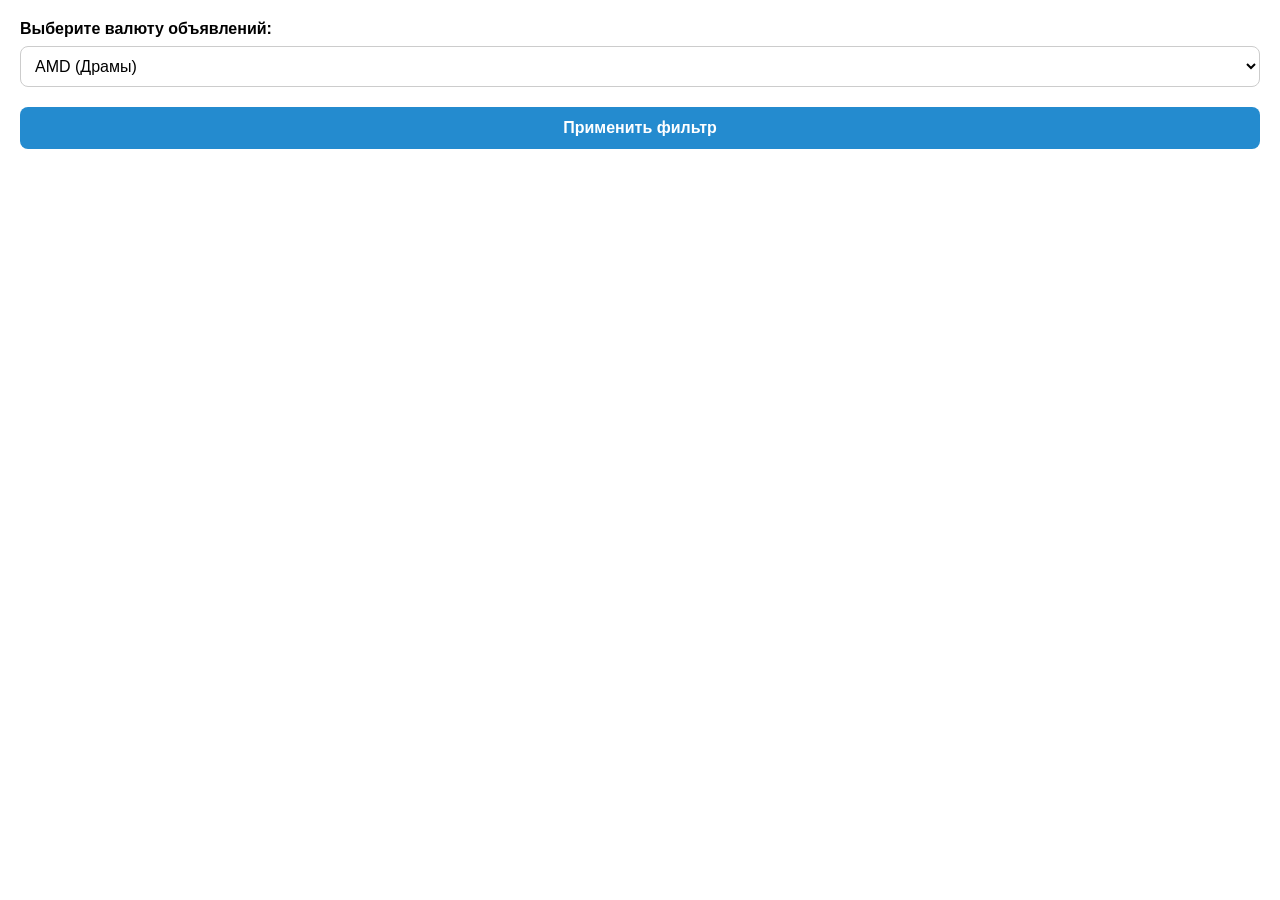
==== index.html @ f9f37601 "first commit" ====
<!DOCTYPE html>
<html lang="ru">
<head>
    <meta charset="UTF-8">
    <meta name="viewport" content="width=device-width, initial-scale=1.0">
    <title>Настройка фильтра</title>
    <!-- Подключаем скрипт Telegram WebApp -->
    <script src="https://telegram.org/js/telegram-web-app.js"></script>
    <style>
        body {
            font-family: -apple-system, BlinkMacSystemFont, "Segoe UI", Roboto, Helvetica, Arial, sans-serif;
            background-color: var(--tg-theme-bg-color, #fff);
            color: var(--tg-theme-text-color, #000);
            padding: 20px;
            margin: 0;
        }
        .form-group {
            margin-bottom: 20px;
        }
        label {
            display: block;
            font-weight: bold;
            margin-bottom: 8px;
        }
        select {
            width: 100%;
            padding: 10px;
            border-radius: 8px;
            border: 1px solid var(--tg-theme-hint-color, #ccc);
            background: var(--tg-theme-bg-color, #fff);
            color: var(--tg-theme-text-color, #000);
            font-size: 16px;
        }
        button {
            width: 100%;
            padding: 12px;
            background-color: var(--tg-theme-button-color, #248bcf);
            color: var(--tg-theme-button-text-color, #fff);
            border: none;
            border-radius: 8px;
            font-size: 16px;
            font-weight: bold;
            cursor: pointer;
        }
    </style>
</head>
<body>

    <div class="form-group">
        <label for="currency">Выберите валюту объявлений:</label>
        <select id="currency">
            <option value="0">AMD (Драмы)</option>
            <option value="1">USD (Доллары)</option>
        </select>
    </div>

    <button id="saveBtn">Применить фильтр</button>

    <script>
        // Инициализируем Telegram WebApp
        const tg = window.Telegram.WebApp;
        tg.ready();
        tg.expand(); // Расширяем на весь экран

        document.getElementById('saveBtn').addEventListener('click', () => {
            const currencyId = document.getElementById('currency').value;

            // Базовый URL, который уже есть в твоем коде, но с динамическим crc
            const baseUrl = `https://www.list.am/category/62?n=1%2C2%2C3%2C4%2C5%2C6%2C7%2C8%2C9%2C10%2C13%2C11%2C12&sname=&s=&cmtype=0&price1=&price2=&cnd=&crc=${currencyId}`;

            // Собираем данные для отправки боту
            const data = {
                url: baseUrl,
                currency: currencyId === "1" ? "USD" : "AMD"
            };

            // Отправляем данные обратно в бота (строкой JSON)
            tg.sendData(JSON.stringify(data));

            // Закрываем WebApp
            tg.close();
        });
    </script>
</body>
</html>
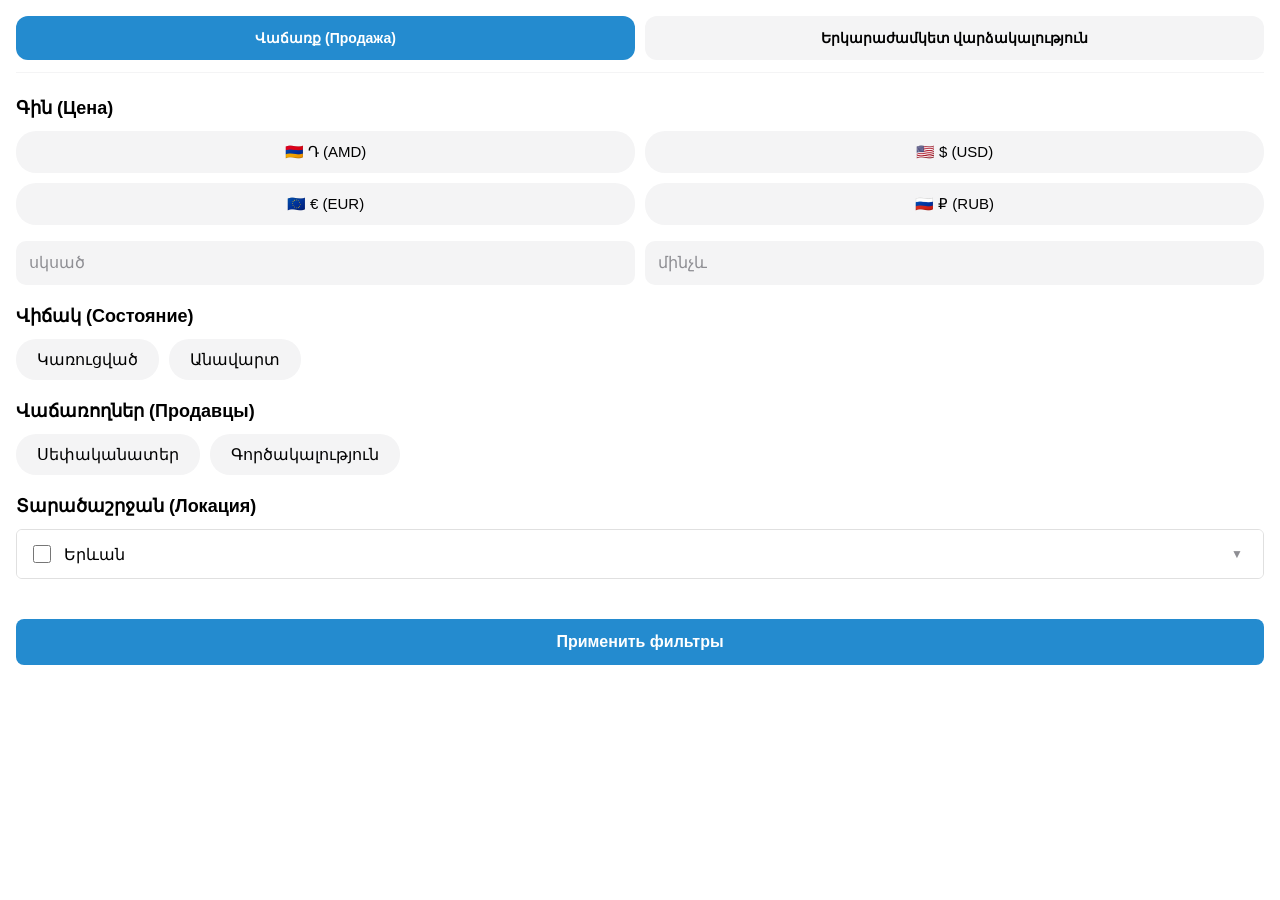
==== commit 3b501932: "first commit" ====
--- a/index.html
+++ b/index.html
@@ -1,39 +1,196 @@
 <!DOCTYPE html>
-<html lang="ru">
+<html lang="hy">
 <head>
     <meta charset="UTF-8">
     <meta name="viewport" content="width=device-width, initial-scale=1.0">
-    <title>Настройка фильтра</title>
-    <!-- Подключаем скрипт Telegram WebApp -->
+    <title>Фильтры Недвижимости</title>
     <script src="https://telegram.org/js/telegram-web-app.js"></script>
     <style>
         body {
-            font-family: -apple-system, BlinkMacSystemFont, "Segoe UI", Roboto, Helvetica, Arial, sans-serif;
+            font-family: -apple-system, BlinkMacSystemFont, "Segoe UI", Roboto, sans-serif;
             background-color: var(--tg-theme-bg-color, #fff);
             color: var(--tg-theme-text-color, #000);
-            padding: 20px;
+            padding: 16px;
             margin: 0;
-        }
-        .form-group {
+            user-select: none;
+        }
+        .section {
             margin-bottom: 20px;
         }
-        label {
+        .section-title {
+            font-size: 18px;
+            font-weight: bold;
+            margin-bottom: 12px;
+            color: var(--tg-theme-text-color, #000);
+        }
+
+        /* Кнопки переключения категорий на самом верху (Продажа / Аренда) */
+        .category-tabs {
+            display: flex;
+            gap: 10px;
+            margin-bottom: 24px;
+            border-bottom: 1px solid var(--tg-theme-secondary-bg-color, #f4f4f5);
+            padding-bottom: 12px;
+        }
+        .tab-btn {
+            flex: 1;
+            padding: 12px 8px;
+            border-radius: 12px;
+            font-size: 14px;
+            font-weight: 600;
+            text-align: center;
+            cursor: pointer;
+            border: 2px solid transparent;
+            background-color: var(--tg-theme-secondary-bg-color, #f4f4f5);
+            color: var(--tg-theme-text-color, #000);
+            transition: all 0.15s ease;
+        }
+        .tab-btn.active {
+            background-color: #248bcf;
+            color: #fff;
+        }
+
+        /* Сетка для кнопок валюты */
+        .currency-grid {
+            display: grid;
+            grid-template-columns: repeat(2, 1fr);
+            gap: 10px;
+            margin-bottom: 16px;
+        }
+        .currency-btn {
+            display: flex;
+            align-items: center;
+            justify-content: center;
+            gap: 6px;
+            background-color: var(--tg-theme-secondary-bg-color, #f4f4f5);
+            border: 2px solid transparent;
+            padding: 10px 14px;
+            border-radius: 20px;
+            font-size: 15px;
+            font-weight: 500;
+            color: var(--tg-theme-text-color, #000);
+            cursor: pointer;
+            transition: all 0.15s ease;
+        }
+        .currency-btn.active {
+            background-color: rgba(36, 139, 207, 0.1);
+            border-color: #248bcf;
+            color: #248bcf;
+        }
+
+        /* Блок ввода цен в одну строку */
+        .price-range {
+            display: flex;
+            gap: 10px;
+        }
+        .price-input {
+            flex: 1;
+            padding: 12px;
+            border-radius: 10px;
+            border: 1px solid transparent;
+            background-color: var(--tg-theme-secondary-bg-color, #f4f4f5);
+            color: var(--tg-theme-text-color, #000);
+            font-size: 16px;
+            box-sizing: border-box;
+            outline: none;
+        }
+        .price-input::placeholder {
+            color: #8e8e93;
+        }
+        .price-input:focus {
+            border-color: #248bcf;
+        }
+
+        /* Стили для кнопок-пилюль (Состояние и Продавцы) */
+        .pill-flex {
+            display: flex;
+            gap: 10px;
+        }
+        .pill-btn {
+            padding: 10px 20px;
+            border-radius: 20px;
+            font-size: 16px;
+            font-weight: 500;
+            cursor: pointer;
+            border: 1px solid transparent;
+            background-color: var(--tg-theme-secondary-bg-color, #f4f4f5);
+            color: var(--tg-theme-text-color, #000);
+            transition: all 0.15s ease;
+        }
+        .pill-btn.active {
+            background-color: rgba(36, 139, 207, 0.1);
+            border-color: #248bcf;
+            color: #248bcf;
+        }
+
+        /* Контейнер для выпадающего списка локаций */
+        .tree-container {
+            background: var(--tg-theme-bg-color, #fff);
+            border: 1px solid #e0e0e0;
+            border-radius: 6px;
+            overflow: hidden;
+        }
+        .parent-header {
+            display: flex;
+            align-items: center;
+            justify-content: space-between;
+            padding: 12px;
+            cursor: pointer;
+            background-color: var(--tg-theme-bg-color, #fff);
+        }
+        .parent-header:hover {
+            background-color: var(--tg-theme-secondary-bg-color, #f4f4f5);
+        }
+        .parent-left {
+            display: flex;
+            align-items: center;
+            gap: 10px;
+            font-size: 16px;
+            font-weight: 500;
+        }
+        .arrow {
+            font-size: 12px;
+            transition: transform 0.2s ease;
+            color: #8e8e93;
+            padding: 4px 8px;
+        }
+        .arrow.open {
+            transform: rotate(180deg);
+        }
+
+        /* Список районов */
+        .child-list {
+            display: none;
+            background-color: var(--tg-theme-bg-color, #fff);
+            border-top: 1px solid #f2f2f7;
+            max-height: 280px;
+            overflow-y: auto;
+        }
+        .child-list.show {
             display: block;
-            font-weight: bold;
-            margin-bottom: 8px;
-        }
-        select {
+        }
+        .child-item {
+            display: flex;
+            align-items: center;
+            gap: 12px;
+            padding: 10px 12px 10px 32px;
+            font-size: 15px;
+            border-bottom: 1px solid #f2f2f7;
+            cursor: pointer;
+        }
+        .child-item:hover {
+            background-color: var(--tg-theme-secondary-bg-color, #f4f4f5);
+        }
+
+        input[type="checkbox"] {
+            width: 18px;
+            height: 18px;
+            cursor: pointer;
+        }
+
+        button.submit-btn {
             width: 100%;
-            padding: 10px;
-            border-radius: 8px;
-            border: 1px solid var(--tg-theme-hint-color, #ccc);
-            background: var(--tg-theme-bg-color, #fff);
-            color: var(--tg-theme-text-color, #000);
-            font-size: 16px;
-        }
-        button {
-            width: 100%;
-            padding: 12px;
+            padding: 14px;
             background-color: var(--tg-theme-button-color, #248bcf);
             color: var(--tg-theme-button-text-color, #fff);
             border: none;
@@ -41,43 +198,220 @@
             font-size: 16px;
             font-weight: bold;
             cursor: pointer;
+            margin-top: 20px;
         }
     </style>
 </head>
 <body>
 
-    <div class="form-group">
-        <label for="currency">Выберите валюту объявлений:</label>
-        <select id="currency">
-            <option value="0">AMD (Драмы)</option>
-            <option value="1">USD (Доллары)</option>
-        </select>
+    <!-- Самый верхний блок: Выбор Типа Сделки -->
+    <div class="category-tabs">
+        <div class="tab-btn active" data-cat="62" id="tab_sale">Վաճառք (Продажа)</div>
+        <div class="tab-btn" data-cat="63" id="tab_rent">Երկարաժամկետ վարձակալություն</div>
     </div>
 
-    <button id="saveBtn">Применить фильтр</button>
+    <!-- Секция Валюты и Цены -->
+    <div class="section">
+        <div class="section-title">Գին (Цена)</div>
+
+        <div class="currency-grid">
+            <div class="currency-btn" data-value="0">🇦🇲 Դ (AMD)</div>
+            <div class="currency-btn" data-value="1">🇺🇸 $ (USD)</div>
+            <div class="currency-btn" data-value="2">🇪🇺 € (EUR)</div>
+            <div class="currency-btn" data-value="3">🇷🇺 ₽ (RUB)</div>
+        </div>
+
+        <div class="price-range">
+            <input type="number" id="price_min" class="price-input" placeholder="սկսած" min="0" oninput="this.value = this.value.replace(/[^0-9]/g, '')">
+            <input type="number" id="price_max" class="price-input" placeholder="մինչև" min="0" oninput="this.value = this.value.replace(/[^0-9]/g, '')">
+        </div>
+    </div>
+
+    <!-- Секция Состояния здания -->
+    <div class="section">
+        <div class="section-title">Վիճակ (Состояние)</div>
+        <div class="pill-flex">
+            <div class="pill-btn condition-btn" data-cnd="4">Կառուցված</div>
+            <div class="pill-btn condition-btn" data-cnd="5">Անավարտ</div>
+        </div>
+    </div>
+
+    <!-- Секция Продавцов -->
+    <div class="section">
+        <div class="section-title">Վաճառողներ (Продавцы)</div>
+        <div class="pill-flex">
+            <div class="pill-btn seller-btn" data-user="1">Սեփականատեր</div>
+            <div class="pill-btn seller-btn" data-user="2">Գործակալություն</div>
+        </div>
+    </div>
+
+    <!-- Секция Локаций -->
+    <div class="section">
+        <div class="section-title">Տարածաշրջան (Локация)</div>
+        <div class="tree-container">
+
+            <div class="parent-header" id="yerevanHeader">
+                <div class="parent-left" onclick="event.stopPropagation();">
+                    <input type="checkbox" id="all_yerevan">
+                    <label for="all_yerevan" style="cursor:pointer;">Երևան</label>
+                </div>
+                <div class="arrow" id="yerevanArrow">▼</div>
+            </div>
+
+            <div class="child-list" id="yerevanList">
+                <div class="child-item"><input type="checkbox" class="child-box" value="3" data-name="Աջափնյակ"><span>Աջափնյակ</span></div>
+                <div class="child-item"><input type="checkbox" class="child-box" value="2" data-name="Արաբկիր"><span>Արաբկիր</span></div>
+                <div class="child-item"><input type="checkbox" class="child-box" value="11" data-name="Ավան"><span>Ավան</span></div>
+                <div class="child-item"><input type="checkbox" class="child-box" value="4" data-name="Դավթաշեն"><span>Դավթաշեն</span></div>
+                <div class="child-item"><input type="checkbox" class="child-box" value="5" data-name="Էրեբունի"><span>Էրեբունի</span></div>
+                <div class="child-item"><input type="checkbox" class="child-box" value="10" data-name="Քանաքեռ-Զեյթուն"><span>Քանաքեռ-Զեյթուն</span></div>
+                <div class="child-item"><input type="checkbox" class="child-box" value="1" data-name="Կենտրոն"><span>Կենտրոն</span></div>
+                <div class="child-item"><input type="checkbox" class="child-box" value="7" data-name="Մալաթիա-Սեբաստիա"><span>Մալաթիա-Սեբաստիա</span></div>
+                <div class="child-item"><input type="checkbox" class="child-box" value="6" data-name="Նոր Նորք"><span>Նոր Նորք</span></div>
+                <div class="child-item"><input type="checkbox" class="child-box" value="8" data-name="Շենգավիթ"><span>Շենգավիթ</span></div>
+                <div class="child-item"><input type="checkbox" class="child-box" value="12" data-name="Նորք-Մարաշ"><span>Նորք-Մարաշ</span></div>
+                <div class="child-item"><input type="checkbox" class="child-box" value="13" data-name="Նուբարաշեն"><span>Նուբարաշեն</span></div>
+            </div>
+
+        </div>
+    </div>
+
+    <button class="submit-btn" id="submitBtn">Применить фильтры</button>
 
     <script>
-        // Инициализируем Telegram WebApp
         const tg = window.Telegram.WebApp;
         tg.ready();
-        tg.expand(); // Расширяем на весь экран
-
-        document.getElementById('saveBtn').addEventListener('click', () => {
-            const currencyId = document.getElementById('currency').value;
-
-            // Базовый URL, который уже есть в твоем коде, но с динамическим crc
-            const baseUrl = `https://www.list.am/category/62?n=1%2C2%2C3%2C4%2C5%2C6%2C7%2C8%2C9%2C10%2C13%2C11%2C12&sname=&s=&cmtype=0&price1=&price2=&cnd=&crc=${currencyId}`;
-
-            // Собираем данные для отправки боту
-            const data = {
-                url: baseUrl,
-                currency: currencyId === "1" ? "USD" : "AMD"
+        tg.expand();
+
+        let selectedCategory = "62"; // По умолчанию 62 (Продажа)
+        let selectedCurrency = null;
+        let selectedCondition = null;
+        let selectedSeller = null;
+
+        // Переключение Главных Категорий (Продажа / Аренда)
+        const tabButtons = document.querySelectorAll('.tab-btn');
+        tabButtons.forEach(btn => {
+            btn.addEventListener('click', () => {
+                tabButtons.forEach(b => b.classList.remove('active'));
+                btn.classList.add('active');
+                selectedCategory = btn.getAttribute('data-cat');
+            });
+        });
+
+        // Выбор валюты
+        const currencyButtons = document.querySelectorAll('.currency-btn');
+        currencyButtons.forEach(btn => {
+            btn.addEventListener('click', () => {
+                if (btn.classList.contains('active')) {
+                    btn.classList.remove('active');
+                    selectedCurrency = null;
+                } else {
+                    currencyButtons.forEach(b => b.classList.remove('active'));
+                    btn.classList.add('active');
+                    selectedCurrency = btn.getAttribute('data-value');
+                }
+            });
+        });
+
+        // Выбор состояния (Վիճակ)
+        const conditionButtons = document.querySelectorAll('.condition-btn');
+        conditionButtons.forEach(btn => {
+            btn.addEventListener('click', () => {
+                if (btn.classList.contains('active')) {
+                    btn.classList.remove('active');
+                    selectedCondition = null;
+                } else {
+                    conditionButtons.forEach(b => b.classList.remove('active'));
+                    btn.classList.add('active');
+                    selectedCondition = btn.getAttribute('data-cnd');
+                }
+            });
+        });
+
+        // Выбор продавца (Վաճառողներ)
+        const sellerButtons = document.querySelectorAll('.seller-btn');
+        sellerButtons.forEach(btn => {
+            btn.addEventListener('click', () => {
+                if (btn.classList.contains('active')) {
+                    btn.classList.remove('active');
+                    selectedSeller = null;
+                } else {
+                    sellerButtons.forEach(b => b.classList.remove('active'));
+                    btn.classList.add('active');
+                    selectedSeller = btn.getAttribute('data-user');
+                }
+            });
+        });
+
+        const header = document.getElementById('yerevanHeader');
+        const list = document.getElementById('yerevanList');
+        const arrow = document.getElementById('yerevanArrow');
+        const mainCheckbox = document.getElementById('all_yerevan');
+        const childBoxes = document.querySelectorAll('.child-box');
+
+        header.addEventListener('click', () => {
+            list.classList.toggle('show');
+            arrow.classList.toggle('open');
+            arrow.innerText = list.classList.contains('show') ? "▲" : "▼";
+        });
+
+        mainCheckbox.addEventListener('change', (e) => {
+            childBoxes.forEach(box => {
+                box.checked = e.target.checked;
+            });
+        });
+
+        childBoxes.forEach(box => {
+            box.addEventListener('change', () => {
+                if (!box.checked) {
+                    mainCheckbox.checked = false;
+                } else {
+                    const allChecked = Array.from(childBoxes).every(b => b.checked);
+                    if (allChecked) mainCheckbox.checked = true;
+                }
+            });
+        });
+
+        document.getElementById('submitBtn').addEventListener('click', () => {
+            const priceMin = document.getElementById('price_min').value;
+            const priceMax = document.getElementById('price_max').value;
+
+            const selectedIds = [];
+            const selectedNames = [];
+
+            if (mainCheckbox.checked) {
+                selectedNames.push("Ամբողջ Երևան (Весь Ереван)");
+                childBoxes.forEach(box => selectedIds.push(box.value));
+            } else {
+                childBoxes.forEach(box => {
+                    if (box.checked) {
+                        selectedIds.push(box.value);
+                        selectedNames.push(box.getAttribute('data-name'));
+                    }
+                });
+            }
+
+            const categoryMap = { "62": "Վաճառք (Продажа)", "63": "Երկարաժամկետ վարձակալություն (Аренда)" };
+            const currencyMap = { "0": "AMD", "1": "USD", "2": "EUR", "3": "RUB" };
+            const conditionMap = { "4": "Կառուցված (Построенное)", "5": "Անավարտ (Недостроенное)" };
+            const sellerMap = { "1": "Սեփականատեր (Собственник)", "2": "Գործակալություն (Агентство)" };
+
+            const filterData = {
+                category_id: selectedCategory, // "62" или "63"
+                category_text: categoryMap[selectedCategory],
+                currency_id: selectedCurrency,
+                currency_text: selectedCurrency ? currencyMap[selectedCurrency] : "Любая валюта",
+                min_price: priceMin ? parseInt(priceMin) : 0,
+                max_price: priceMax ? parseInt(priceMax) : "Не указана",
+                cnd_id: selectedCondition,
+                cnd_text: selectedCondition ? conditionMap[selectedCondition] : "Любое состояние",
+                user_id: selectedSeller,
+                user_text: selectedSeller ? sellerMap[selectedSeller] : "Все продавцы",
+                regions_ids: selectedIds,
+                regions_names: selectedNames.length > 0 ? selectedNames : ["Не выбраны"]
             };
 
-            // Отправляем данные обратно в бота (строкой JSON)
-            tg.sendData(JSON.stringify(data));
-
-            // Закрываем WebApp
+            tg.sendData(JSON.stringify(filterData));
             tg.close();
         });
     </script>
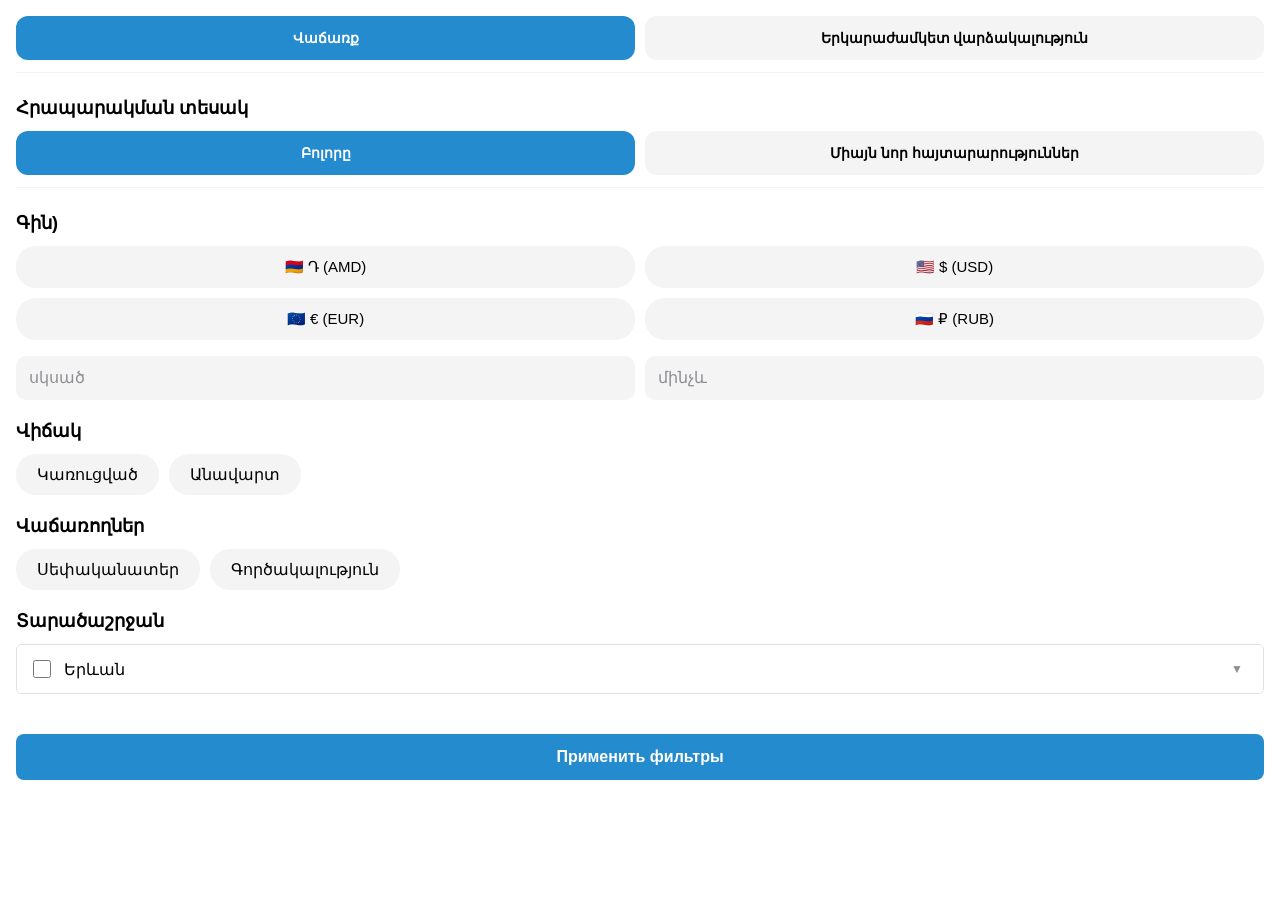
==== commit 5c913f2a: "first commit" ====
--- a/index.html
+++ b/index.html
@@ -13,6 +13,7 @@
             padding: 16px;
             margin: 0;
             user-select: none;
+            box-sizing: border-box;
         }
         .section {
             margin-bottom: 20px;
@@ -24,7 +25,7 @@
             color: var(--tg-theme-text-color, #000);
         }
 
-        /* Кнопки переключения категорий на самом верху (Продажа / Аренда) */
+        /* Кнопки переключения категорий на самом верху */
         .category-tabs {
             display: flex;
             gap: 10px;
@@ -57,6 +58,7 @@
             gap: 10px;
             margin-bottom: 16px;
         }
+
         .currency-btn {
             display: flex;
             align-items: center;
@@ -78,13 +80,17 @@
             color: #248bcf;
         }
 
-        /* Блок ввода цен в одну строку */
+        /* Динамический блок ввода цен */
         .price-range {
             display: flex;
             gap: 10px;
+            width: 100%;
+            box-sizing: border-box;
         }
         .price-input {
             flex: 1;
+            width: 100%;
+            min-width: 0;
             padding: 12px;
             border-radius: 10px;
             border: 1px solid transparent;
@@ -93,6 +99,8 @@
             font-size: 16px;
             box-sizing: border-box;
             outline: none;
+            -webkit-appearance: none;
+            margin: 0;
         }
         .price-input::placeholder {
             color: #8e8e93;
@@ -199,20 +207,30 @@
             font-weight: bold;
             cursor: pointer;
             margin-top: 20px;
+            box-sizing: border-box;
         }
     </style>
 </head>
 <body>
 
-    <!-- Самый верхний блок: Выбор Типа Сделки -->
-    <div class="category-tabs">
-        <div class="tab-btn active" data-cat="62" id="tab_sale">Վաճառք (Продажа)</div>
+    <!-- Выбор Типа Сделки (Главные табы) -->
+    <div class="category-tabs" id="mainCategoryTabs">
+        <div class="tab-btn active" data-cat="62" id="tab_sale">Վաճառք</div>
         <div class="tab-btn" data-cat="63" id="tab_rent">Երկարաժամկետ վարձակալություն</div>
+    </div>
+
+    <!-- Тип публикации (В стиле Снимок экрана 2026-06-29 в 22.14.40.png) -->
+    <div class="section">
+        <div class="section-title">Հրապարակման տեսակ</div>
+        <div class="category-tabs" id="postTypeTabs">
+            <div class="tab-btn active" data-type="all">Բոլորը</div>
+            <div class="tab-btn" data-type="new">Միայն նոր հայտարարություններ</div>
+        </div>
     </div>
 
     <!-- Секция Валюты и Цены -->
     <div class="section">
-        <div class="section-title">Գին (Цена)</div>
+        <div class="section-title">Գին)</div>
 
         <div class="currency-grid">
             <div class="currency-btn" data-value="0">🇦🇲 Դ (AMD)</div>
@@ -229,7 +247,7 @@
 
     <!-- Секция Состояния здания -->
     <div class="section">
-        <div class="section-title">Վիճակ (Состояние)</div>
+        <div class="section-title">Վիճակ</div>
         <div class="pill-flex">
             <div class="pill-btn condition-btn" data-cnd="4">Կառուցված</div>
             <div class="pill-btn condition-btn" data-cnd="5">Անավարտ</div>
@@ -238,16 +256,16 @@
 
     <!-- Секция Продавцов -->
     <div class="section">
-        <div class="section-title">Վաճառողներ (Продавцы)</div>
+        <div class="section-title">Վաճառողներ</div>
         <div class="pill-flex">
             <div class="pill-btn seller-btn" data-user="1">Սեփականատեր</div>
             <div class="pill-btn seller-btn" data-user="2">Գործակալություն</div>
         </div>
     </div>
 
-    <!-- Секция Локаций -->
+    <!-- Секция Локаций (С испрaвленными под List.am values) -->
     <div class="section">
-        <div class="section-title">Տարածաշրջան (Локация)</div>
+        <div class="section-title">Տարածաշրջան</div>
         <div class="tree-container">
 
             <div class="parent-header" id="yerevanHeader">
@@ -259,18 +277,18 @@
             </div>
 
             <div class="child-list" id="yerevanList">
-                <div class="child-item"><input type="checkbox" class="child-box" value="3" data-name="Աջափնյակ"><span>Աջափնյակ</span></div>
-                <div class="child-item"><input type="checkbox" class="child-box" value="2" data-name="Արաբկիր"><span>Արաբկիր</span></div>
-                <div class="child-item"><input type="checkbox" class="child-box" value="11" data-name="Ավան"><span>Ավան</span></div>
-                <div class="child-item"><input type="checkbox" class="child-box" value="4" data-name="Դավթաշեն"><span>Դավթաշեն</span></div>
-                <div class="child-item"><input type="checkbox" class="child-box" value="5" data-name="Էրեբունի"><span>Էրեբունի</span></div>
-                <div class="child-item"><input type="checkbox" class="child-box" value="10" data-name="Քանաքեռ-Զեյթուն"><span>Քանաքեռ-Զեյթուն</span></div>
-                <div class="child-item"><input type="checkbox" class="child-box" value="1" data-name="Կենտրոն"><span>Կենտրոն</span></div>
-                <div class="child-item"><input type="checkbox" class="child-box" value="7" data-name="Մալաթիա-Սեբաստիա"><span>Մալաթիա-Սեբաստիա</span></div>
-                <div class="child-item"><input type="checkbox" class="child-box" value="6" data-name="Նոր Նորք"><span>Նոր Նորք</span></div>
-                <div class="child-item"><input type="checkbox" class="child-box" value="8" data-name="Շենգավիթ"><span>Շենգավիթ</span></div>
-                <div class="child-item"><input type="checkbox" class="child-box" value="12" data-name="Նորք-Մարաշ"><span>Նորք-Մարաշ</span></div>
-                <div class="child-item"><input type="checkbox" class="child-box" value="13" data-name="Նուբարաշեն"><span>Նուբարաշեն</span></div>
+                <div class="child-item"><input type="checkbox" class="child-box" value="11" data-name="Աջափնյակ"><span>Աջափնյակ</span></div>
+                <div class="child-item"><input type="checkbox" class="child-box" value="12" data-name="Արաբկիր"><span>Արաբկիր</span></div>
+                <div class="child-item"><input type="checkbox" class="child-box" value="13" data-name="Ավան"><span>Ավան</span></div>
+                <div class="child-item"><input type="checkbox" class="child-box" value="14" data-name="Դավթաշեն"><span>Դավթաշեն</span></div>
+                <div class="child-item"><input type="checkbox" class="child-box" value="15" data-name="Էրեբունի"><span>Էրեբունի</span></div>
+                <div class="child-item"><input type="checkbox" class="child-box" value="16" data-name="Քանաքեռ-Զեյթուն"><span>Քանաքեռ-Զեյթուն</span></div>
+                <div class="child-item"><input type="checkbox" class="child-box" value="17" data-name="Կենտրոն"><span>Կենտրոն</span></div>
+                <div class="child-item"><input type="checkbox" class="child-box" value="18" data-name="Մալաթիա-Սեբաստիա"><span>Մալաթիա-Սեբաստիա</span></div>
+                <div class="child-item"><input type="checkbox" class="child-box" value="19" data-name="Նոր Նորք"><span>Նոր Նորք</span></div>
+                <div class="child-item"><input type="checkbox" class="child-box" value="20" data-name="Շենգավիթ"><span>Շենգավիթ</span></div>
+                <div class="child-item"><input type="checkbox" class="child-box" value="21" data-name="Նորք-Մարաշ"><span>Նորք-Մարաշ</span></div>
+                <div class="child-item"><input type="checkbox" class="child-box" value="22" data-name="Նուբարաշեն"><span>Նուբարաշեն</span></div>
             </div>
 
         </div>
@@ -283,16 +301,27 @@
         tg.ready();
         tg.expand();
 
-        let selectedCategory = "62"; // По умолчанию 62 (Продажа)
+        let selectedCategory = "62";
         let selectedCurrency = null;
         let selectedCondition = null;
         let selectedSeller = null;
-
-        // Переключение Главных Категорий (Продажа / Аренда)
-        const tabButtons = document.querySelectorAll('.tab-btn');
-        tabButtons.forEach(btn => {
+        let selectedPostType = "all";
+
+        // Изолированный переключатель публикации (Все / Только новые)
+        const postTabs = document.querySelectorAll('#postTypeTabs .tab-btn');
+        postTabs.forEach(btn => {
             btn.addEventListener('click', () => {
-                tabButtons.forEach(b => b.classList.remove('active'));
+                postTabs.forEach(b => b.classList.remove('active'));
+                btn.classList.add('active');
+                selectedPostType = btn.getAttribute('data-type');
+            });
+        });
+
+        // Изолированный переключатель главных категорий (Продажа / Аренда)
+        const mainCategoryTabs = document.querySelectorAll('#mainCategoryTabs .tab-btn');
+        mainCategoryTabs.forEach(btn => {
+            btn.addEventListener('click', () => {
+                mainCategoryTabs.forEach(b => b.classList.remove('active'));
                 btn.classList.add('active');
                 selectedCategory = btn.getAttribute('data-cat');
             });
@@ -395,9 +424,10 @@
             const currencyMap = { "0": "AMD", "1": "USD", "2": "EUR", "3": "RUB" };
             const conditionMap = { "4": "Կառուցված (Построенное)", "5": "Անավարտ (Недостроенное)" };
             const sellerMap = { "1": "Սեփականատեր (Собственник)", "2": "Գործակալություն (Агентство)" };
+            const postTypeMap = { "all": "Բոլորը (Все публикации)", "new": "Միայն նոր հայտարարություններ (Только новые)" };
 
             const filterData = {
-                category_id: selectedCategory, // "62" или "63"
+                category_id: selectedCategory,
                 category_text: categoryMap[selectedCategory],
                 currency_id: selectedCurrency,
                 currency_text: selectedCurrency ? currencyMap[selectedCurrency] : "Любая валюта",
@@ -408,7 +438,9 @@
                 user_id: selectedSeller,
                 user_text: selectedSeller ? sellerMap[selectedSeller] : "Все продавцы",
                 regions_ids: selectedIds,
-                regions_names: selectedNames.length > 0 ? selectedNames : ["Не выбраны"]
+                regions_names: selectedNames.length > 0 ? selectedNames : ["Не выбраны"],
+                post_type: selectedPostType,
+                post_type_text: postTypeMap[selectedPostType]
             };
 
             tg.sendData(JSON.stringify(filterData));
